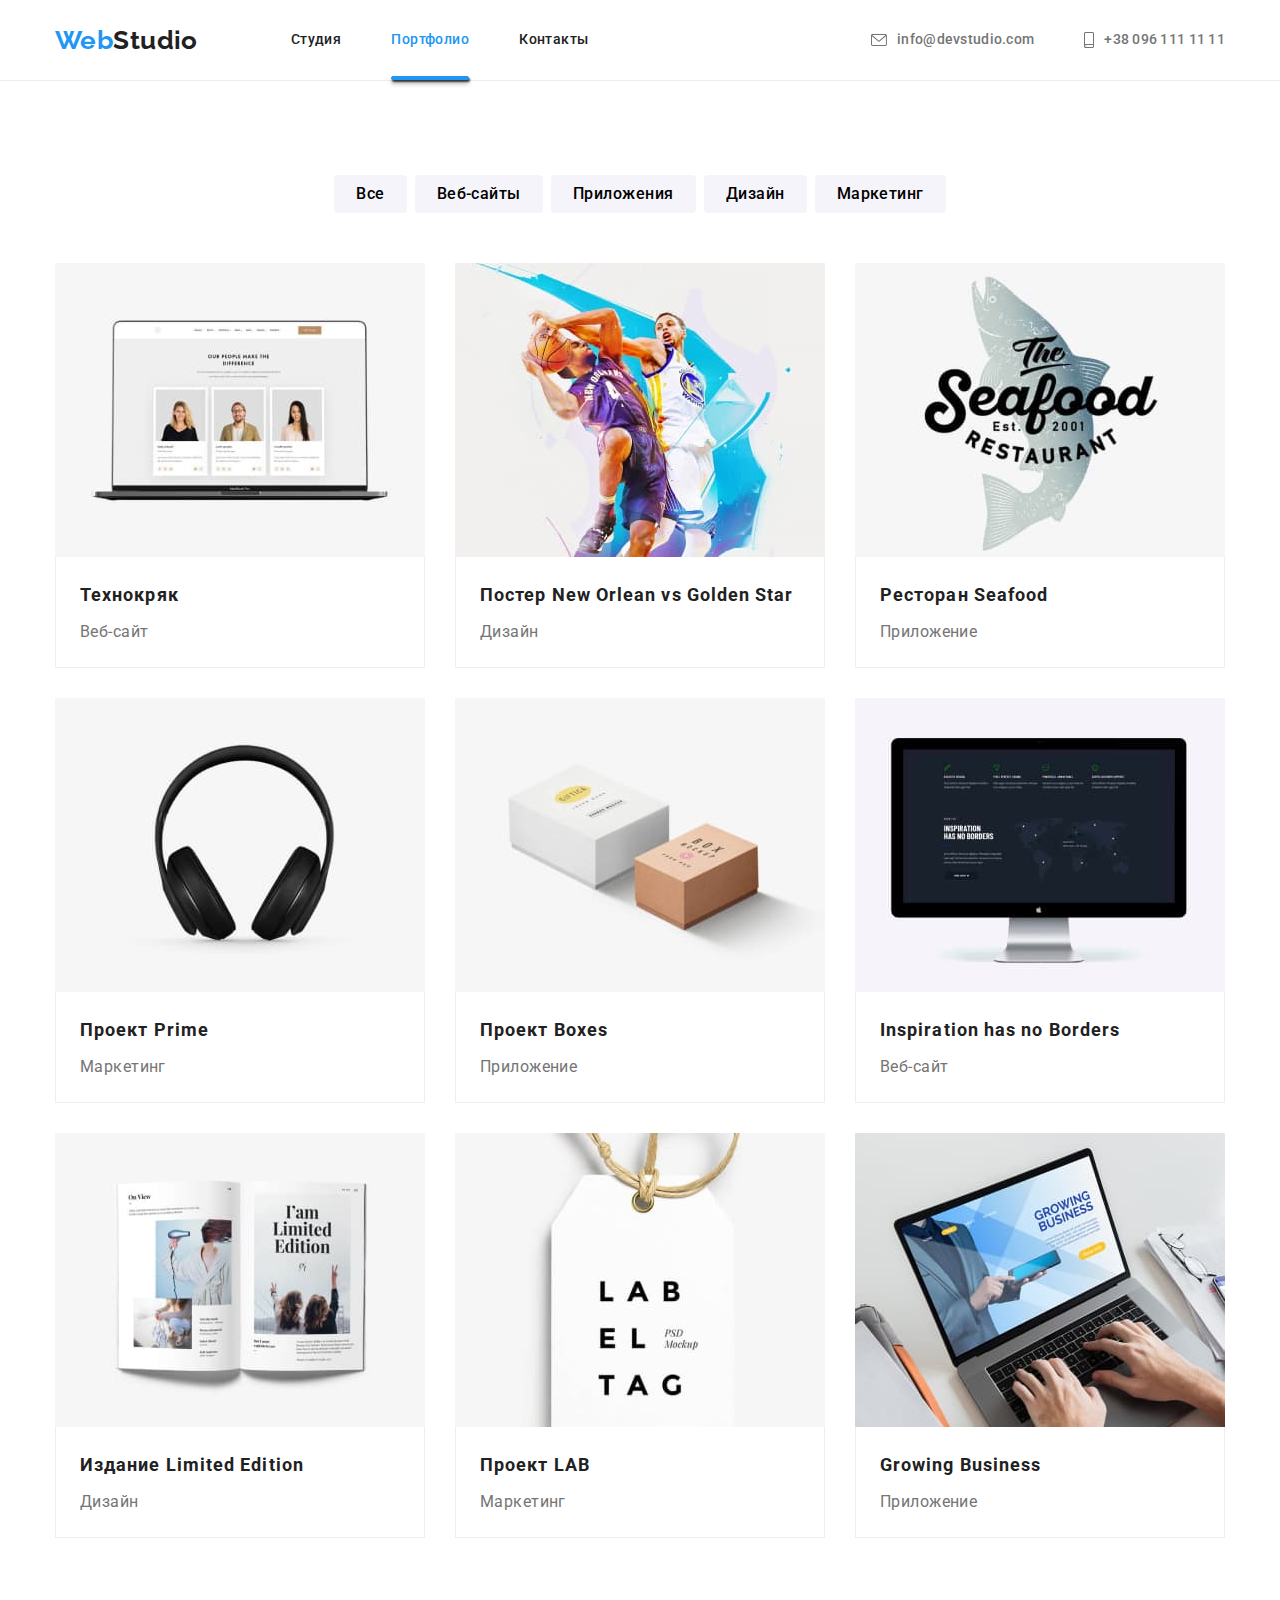
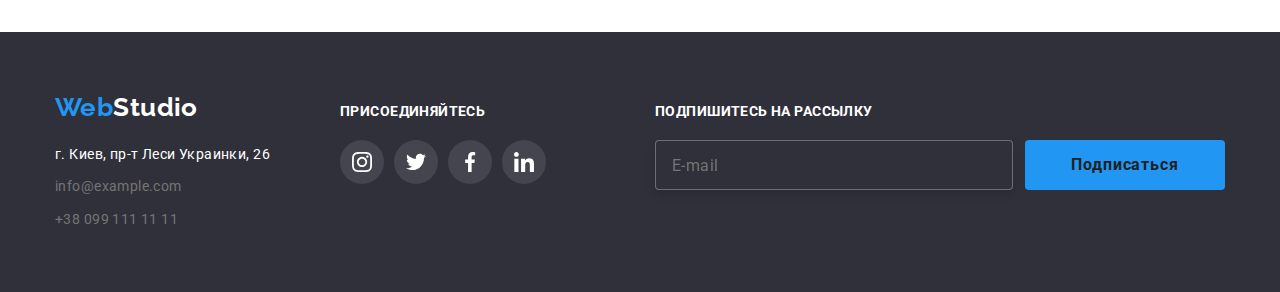
==== portfolio.html @ f46cb87e "Fill modal form, add sign-send form, add svg" ====
<!DOCTYPE html>
<html lang="ru">

<head>
    <meta charset="UTF-8">
    <meta http-equiv="X-UA-Compatible" content="IE=edge">
    <meta name="viewport" content="width=device-width, initial-scale=1.0">
    <title>WebStudio</title>
    <link rel="preconnect" href="https://fonts.googleapis.com">
    <link rel="preconnect" href="https://fonts.gstatic.com" crossorigin>
    <link rel="stylesheet" href="https://cdnjs.cloudflare.com/ajax/libs/modern-normalize/1.1.0/modern-normalize.min.css">
    <link href="https://fonts.googleapis.com/css2?family=Raleway:wght@700&family=Roboto:wght@400;500;700;900&display=swap"
        rel="stylesheet">
    <link rel="stylesheet" href="css/styles.css">
</head>
<body class="body">
    <!--site_header-->
    <header class="header">
        <div class="container navigation">
            <a class="logo link" href="">Web<span class="logo-accent">Studio</span></a>
        <nav>
            <ul class="site-nav list">
                <li class="item" > <a class="link" href="./index.html">Студия</a></li>
                <li class="item" > <a class="link-current link" href style="color: #2196F3;">Портфолио</a></li>
                <li class="item" > <a class="link" href="">Контакты</a></li>
            </ul>
        </nav>
        <ul class="contact-nav list">
            <li class="item" > <a class="link" href="mailto:info@devstudio.com">
                <svg class="contact-soc-icon" width="16" height="12">
                    <use href="./images/icons.svg#icon-envelope"></use>
                </svg>
                info@devstudio.com
            </a> 
        </li>
            <li class="item" > <a class="link" href="tel:+380961111111">
                <svg class="contact-soc-icon" width="10" height="16">
                    <use href="./images/icons.svg#icon-smartphone"></use>
                </svg>
                +38 096 111 11 11
            </a>
         </li>
        </ul>
        </div>
    </header>
    <main>
        <section class="section-portfolio">
             <div class="container">
            <h1 class="visually-hidden">Content Portfolio page</h1>
            <ul class="button-list list">
                <li class="button-item item" > <button class="button-portfolio" type="button">Все</button></li>
                <li class="button-item item" > <button class="button-portfolio" type="button">Веб-сайты</button></li>
                <li class="button-item item" > <button class="button-portfolio" type="button">Приложения</button></li>
                <li class="button-item item" > <button class="button-portfolio" type="button">Дизайн</button></li>
                <li class="button-item item" > <button class="button-portfolio" type="button">Маркетинг</button></li>
            </ul>
        
            <ul class="project-list list">
                <li class="project-item" >
                <a class="project-link link" href="">
                    <div class="project-top-wrap">
                    <img class="img" src="./images/cards.jpg" alt="our specialists" width="370">
                    <p class="projects-top-text">
                        Ресурс предлагает комплексные предложения с разным уровнем функционала и сервисов. Все это позволит посетителю
                        получить
                        исчерпывающие сведения о компании или частном лице.
                    </p>
                    </div>
                   
                    <div class="project-container">
                    <h2 class="project-title ">Технокряк</h2>
                    <p class="project-text ">Веб-сайт</p>
                    </div>
                </a>
                </li>
                <li class="project-item" >
                    <a class="project-link link" href="">
                    <div class="project-top-wrap">
                    <img class="img" src="./images/basketball.jpg" alt="basketball players" width="370">
                    <p class="projects-top-text">
                        Ресурс предлагает комплексные предложения с разным уровнем функционала и сервисов. Все это позволит посетителю
                        получить
                        исчерпывающие сведения о компании или частном лице.
                    </p>
                    </div>
                    
                    <div class="project-container">
                    <h2 class="project-title ">Постер New Orlean vs Golden Star</h2>
                    <p class="project-text ">Дизайн</p>
                    </div>
                    </a>
                </li> 
                <li class="project-item" >
                    <a class="project-link link" href="">
                    <div class="project-top-wrap">
                    <img class="img" src="./images/fishrestaurant.jpg" alt="logo of seafoodrestaurant" width="370">
                    <p class="projects-top-text">
                        Ресурс предлагает комплексные предложения с разным уровнем функционала и сервисов. Все это позволит посетителю
                        получить
                        исчерпывающие сведения о компании или частном лице.
                    </p>
                    </div>
                    
                    <div class="project-container">
                    <h2 class="project-title ">Ресторан Seafood</h2>
                    <p class="project-text  ">Приложение</p>
                    </div>
                    </a>
                </li>
                <li class="project-item" >
                    <a class="project-link link" href="">
                    <div class="project-top-wrap">
                    <img class="img" src="./images/headphone.jpg" alt="headphone" width="370">
                    <p class="projects-top-text">
                        Ресурс предлагает комплексные предложения с разным уровнем функционала и сервисов. Все это позволит посетителю
                        получить
                        исчерпывающие сведения о компании или частном лице.
                    </p>
                    </div>
                    
                    <div class="project-container">
                    <h2 class="project-title ">Проект Prime</h2>
                    <p  class="project-text ">Маркетинг</p>
                    </div>
                    </a>
                </li>
                <li class="project-item"  >
                    <a class="project-link link" href="">
                    <div class="project-top-wrap">
                    <img class="img" src="./images/boxes.jpg" alt="boxes" width="370">
                    <p class="projects-top-text">
                        Ресурс предлагает комплексные предложения с разным уровнем функционала и сервисов. Все это позволит посетителю
                        получить
                        исчерпывающие сведения о компании или частном лице.
                    </p>
                    </div>
                    
                    <div class="project-container">
                    <h2 class="project-title  ">Проект Boxes</h2>
                    <p class="project-text ">Приложение</p>
                    </div>
                    </a>
                </li>
                <li class="project-item">
                    <a class="project-link link" href="">
                    <div class="project-top-wrap">
                    <img class="img" src="./images/monitor.jpg" alt="monitor" width="370">
                    <p class="projects-top-text">
                        Ресурс предлагает комплексные предложения с разным уровнем функционала и сервисов. Все это позволит посетителю
                        получить
                        исчерпывающие сведения о компании или частном лице.
                    </p>
                    </div>
                    
                    <div class="project-container">
                    <h2 lang="en" class="project-title">Inspiration has no Borders</h2>
                    <p class="project-text ">Веб-сайт</p>
                    </div>
                </a>
                </li>
                <li class="project-item">
                    <a class="project-link link" href="">
                    <div class="project-top-wrap">
                    <img class="img" src="./images/book.jpg" alt="book" width="370">
                    <p class="projects-top-text">
                        Ресурс предлагает комплексные предложения с разным уровнем функционала и сервисов. Все это позволит посетителю
                        получить
                        исчерпывающие сведения о компании или частном лице.
                    </p>
                    </div>
                   
                    <div class="project-container">
                    <h2 class="project-title ">Издание Limited Edition</h2>
                    <p class="project-text ">Дизайн</p>
                    </div>
                    </a>
                </li>
                <li class="project-item" >
                    <a class="project-link link" href="">
                    <div class="project-top-wrap">
                    <img class="img" src="./images/LAB.jpg" alt="label teg" width="370">
                    <p class="projects-top-text">
                        Ресурс предлагает комплексные предложения с разным уровнем функционала и сервисов. Все это позволит посетителю
                        получить
                        исчерпывающие сведения о компании или частном лице.
                    </p>
                    </div>
                    
                    <div class="project-container">
                    <h2 class="project-title ">Проект LAB</h2>
                    <p class="project-text ">Маркетинг</p>
                    </div>
                    </a>
                </li>
                <li class="project-item">
                    <a class="project-link link" href="">
                    <div class="project-top-wrap">
                    <img class="img" src="./images/leptoptyping.jpg" alt="leptop" width="370">
                    <p class="projects-top-text">
                        Ресурс предлагает комплексные предложения с разным уровнем функционала и сервисов. Все это позволит посетителю
                        получить
                        исчерпывающие сведения о компании или частном лице.
                    </p>
                    </div>
                    
                    <div class="project-container">
                    <h2 class="project-title  ">Growing Business</h2>
                    <p class="project-text ">Приложение</p>
                    </div>
                </a>
                </li>
            </ul>
            </div>
        </section>

    </main>
    <!--footer-->
    <footer class="footer">
        <div class="container">
            <div class="footer-connect">
                <div class="footer-address">
        <a class="logo link logo-one" href="">Web<span class="logo-footer">Studio</span></a>
        <address class="address-bottom">
            <ul class="address list">
                <li class="address-item item" > <a class="address-be-found" href="https://goo.gl/maps/zkPrUZPVj4T2EZEg6" target="_blank" rel="noreferrer noopener">
                        г. Киев, пр-т Леси Украинки, 26
                    </a></li>
                <li class="address-item item" > <a class="address-contact" href="mailto:info@example.com">info@example.com</a></li>
                <li class="address-item item" > <a class="address-contact" href="tel:+380991111111">+38 099 111 11 11</a></li>
            </ul>
        </address>
        </div>
        <section class="connect">
            <div class="connect-soc">
        
                <h2 class="connect-title">Присоединяйтесь</h2>
                <ul class="connect-list list">
                    <li class="connect-item">
                        <a class="connect-link" href="">
                            <svg class="connect-icon" width="20" height="20">
                                <use href="./images/icons.svg#icon-instagram"></use>
                            </svg>
                        </a>
                    </li>
                    <li class="connect-item">
                        <a class="connect-link" href="">
                            <svg class="connect-icon" width="20" height="20">
                                <use href="./images/icons.svg#icon-twitter"></use>
                            </svg>
                        </a>
                    </li>
                    <li class="connect-item">
                        <a class="connect-link" href="">
                            <svg class="connect-icon" width="20" height="20">
                                <use href="./images/icons.svg#icon-facebook"></use>
                            </svg>
                        </a>
                    </li>
                    <li class="connect-item">
                        <a class="connect-link" href="">
                            <svg class="connect-icon" width="20" height="20">
                                <use href="./images/icons.svg#icon-linkedin"></use>
                            </svg>
                        </a>
                    </li>
                </ul>
            </div>
        </section>
        <div class="sign-up">
            <b class="sign-title">Подпишитесь на рассылку</b>
            <form class="sign-up-form" action="">
                <input class="sign-up-input" type="mail" placeholder="E-mail">
                <bottom class="sign-up-btn button" type="submit">Подписаться
                    <span class="sign-up-icon"></span>
                </bottom>
            </form>
        </div>
        </div>
        
        </div>
    </footer>
</body>
</html>
---- css/styles.css ----
:root {
    --primary-text-color: #757575;
    --title-text-color: #212121;
    --accent-color: #2196F3;
    --primary-white-color: #FFFFFF;
    --secondary-white-color: color: rgba(255, 255, 255, 0.6);
    --medium-bg-color: #E5E5E5;
    --end-bg-color: #F5F4FA;
    --footer-bg-color: #2F303A;
    --header-border-color: #ECECEC;
    --portfolio-border-color: #EEEEEE;
    --hero-bg-color: #C4C4C4;
    --klients-color: #AFB1B8;
    --btn-bg-hover-color: ;
    --bg-color-icon: rgba(255, 255, 255, .1);
    --bg-overlay-color: rgba(33, 150, 243, 0.9);
    
}


body {
    color: var(--primary-text-color);
    background-color: var(--primary-white-color);
    font-family:'Roboto', sans-serif;
    font-size: 14px;
    letter-spacing: 0.03em; 
}

h1,
h2,
h3,
h4,
h5,
h6,
p{
    margin: 0;
}

img {
    display: block;
    max-width: 100%;
    height: auto;
}
address {
    font-style: normal;}

.container {
    width: 1200px;
    padding-left: 15px;
    padding-right: 15px;
    margin-left: auto;
    margin-right: auto;
}

.list {
    list-style: none;
    padding-left: 0;
    margin: 0;
}
.link {
    text-decoration: none;
  
}
.item {
    list-style-type: none;
  }  /* Убираем маркеры */

/*,
*::before,
*::after {
    margin: 0;
    padding: 0;
    box-sizing: border-box;
}*/

.header {
    border-bottom: 1px solid var(--header-border-color);
}

/* Logo */
.logo {
    color: var(--accent-color);
    font-family: 'Raleway', sans-serif;
    font-weight: 700;
    font-size: 26px;
    line-height: 1.17;
    text-decoration: none;
    margin-right: 93px;
}
.logo-accent {
    color: var(--title-text-color);
}
   

.logo-footer {
    color: var(--primary-white-color);
    
}
.logo-one{
    margin-right: 0;
    
}

/* Navigation */
.navigation{
    display: flex;
    align-items:center;
}
.site-nav {
    display: flex;
}

.site-nav .item:not(:last-child) {
    margin-right: 50px;
}
   
.site-nav .link {
    display: block;
    padding-top: 32px;
    padding-bottom: 32px;
    color: var(--title-text-color);
    font-weight: 500;
    font-size: 14px;
    line-height: 1.14;
    letter-spacing: 0.03em;
    text-decoration: none;
    transition-property: color;
    transition-duration: 250ms;
    transition-timing-function: cubic-bezier(0.4, 0, 0.2, 1);
}

.site-nav .link:hover,
.site-nav .link:focus {
    color: var(--accent-color);
}
.site-nav .link-current {
    color: var(--accent-color);
    position: relative;
}

.site-nav .link-current:after {
    position: absolute;
    bottom: 0;
    left: 0;
    content: "";
    display: inline-block;
    width: 100%;
    height: 4px;

    background: var(--accent-color);
    border: 1px solid var(--accent-color);
    box-shadow: 0px 4px 4px rgba(0, 0, 0, 0.25), 1px 2px 2px rgba(0, 0, 0, 0.75);
    border-radius: 2px;

}

/* Contact */
.contact-nav{
    display: flex;
    margin-left: auto;
    align-items: center;

}

.contact-nav .link {
    display: flex;
    align-items: center;
    padding-top: 32px;
    padding-bottom: 32px;
    color: var(--primary-text-color);
    font-weight: 500;
    font-size: 14px;
    line-height: 1.14;
    letter-spacing: 0.02em;
    transition-property: color;
    transition-duration: 250ms;
    transition-timing-function: cubic-bezier(0.4, 0, 0.2, 1);
  }
  

.contact-nav .item+.item {
    margin-left: 50px;
}

.contact-nav .link:hover,
.contact-nav .link:focus {
    color: var(--accent-color);
}
   
.contact-nav .link:hover .contact-soc-icon,
.contact-nav .link:focus .contact-soc-icon{
    fill:var(--accent-color) ;
}
    
.contact-soc-icon{
    margin-right: 10px;
    fill: currentColor;
  }
    
 

/* Visually-hidden */
.visually-hidden {
    position: absolute;
    width: 1px;
    height: 1px;
    margin: -1px;
    border: 0;
    padding: 0;

    white-space: nowrap;
    clip-path: inset(100%);
    clip: rect(0 0 0 0);
    overflow: hidden;
}

/* Hero title */
.hero {
    max-width: 1600px;
    height: 600px;
    margin: 0 auto;
    padding-top: 200px;
    padding-bottom: 200px;
    background-color: var(--footer-bg-color);
    background-image:linear-gradient(rgba(47, 48, 58, 0.4),
        rgba(47, 48, 58, 0.4)), url(../images/Img-hero.jpg);
    background-repeat: no-repeat;
    background-position: center;
    background-size: cover;
    text-align: center;
}

.hero-title {
    margin-bottom: 30px;
    color: var(--primary-white-color);
    font-weight: 900;
    font-size: 44px;
    line-height: 1.36;
    letter-spacing: 0.06em;
    text-transform: uppercase;
}

/* Background color section */
.team {
    background-color: var(--end-bg-color);
}

.footer {
    background-color: var(--footer-bg-color);
}

/* Section */
.team-title, .job-title, .klients-title {
    margin-bottom: 50px;
    color: var(--title-text-color);
    font-weight: 700;
    font-size: 36px;
    line-height: 1.17;
    text-align: center;
    letter-spacing: 0.03em;
}

/* Singularity */
.section-singularity{
    padding-top: 94px;
    padding-bottom: 94px;
}
.singularity-list {
    display: flex;
}

.singularity-item {
    width: 270px;
}

.singularity-item:not(:last-child) {
    margin-right: 30px;
}

.singularity-icon{
    display: flex;
    align-items: center;
    justify-content: center;
    width: 270px;
    height: 120px;
    margin-bottom: 30px;
    background-color: var(--end-bg-color);
}

.singularity-title {
    margin-bottom: 10px;
    color: var(--title-text-color);
    font-weight: 700;
    font-size: 14px;
    line-height: 1.14;
    text-transform: uppercase;
}
.singularity-text{
    font-family: 'Roboto';
    font-style: normal;
    font-weight: 400;
    font-size: 14px;
    line-height: 1.71;
    letter-spacing: 0.03em;
}
/* What are we doing */

.section-job {
    padding-bottom: 94px;
}

.job-list { 
    display: flex;
}

.job-item:not(:last-child) {
    margin-right: 30px;
}
.job-item{
    position: relative;
}
.job-item-text{
    position: absolute;
    bottom: 0;
    left: 0;
    display: flex;
    width: 100%;
    height: 70px;
    align-items: center;
    justify-content: center;
    background: rgba(47, 48, 58, 0.8);
    font-weight: 700;
    line-height: 1.14;
    text-align: center;
    text-transform: uppercase;
    color: var(--primary-white-color);
}


/* Team section */
.section-team {
    padding-top: 94px;
    padding-bottom: 94px;
    background-color: var(--end-bg-color);
}

.team{
    display:flex;
}

.team-item:not(:last-child) {
    margin-right: 30px;
}


.team-item {
    background-color: var(--primary-white-color);
    box-shadow: 0px 1px 3px rgba(0, 0, 0, 0.12), 0px 1px 1px rgba(0, 0, 0, 0.14), 0px 2px 1px rgba(0, 0, 0, 0.2);
    border-radius: 0px 0px 4px 4px;
    width: 270px;
    height: 428px;
}
 
.team-list{
    padding-top: 30px;
    padding-bottom: 30px;
}

.team-member {
    margin-bottom: 10px;
    color: var(--title-text-color);
    font-style: normal;
    font-weight: 500;
    font-size: 16px;
    line-height: 1.19;
    text-align: center;
 }

.team-position {
    font-size: 16px;
    line-height: 1.19;
    text-align: center; 
    margin-bottom: 16px;
    
}
.team-soc-list{
    display:flex;
    justify-content:center;

}
.team-soc-item{
    margin-right: 10px;
    margin-bottom: 30px;
   
}
.team-soc-item:last-child {
 margin: 0px;

}
.team-soc-icon{
    fill: var(--klients-color);
   
}

.team-soc-link{
    width: 44px;
    height: 44px;
    border-radius: 50%;
    display:flex;
    color: var(--klients-color);
    align-items: center;
    justify-content: center;
    /*background-color: var(--primary-white-color);*/
    transition: color 250ms cubic-bezier(0.4, 0, 0.2, 1), background-color 250ms cubic-bezier(0.4, 0, 0.2, 1), 
    box-shadow 250ms cubic-bezier(0.4, 0, 0.2, 1);
  } 


.team-soc-link:hover, 
.team-soc-link:focus{
    background-color: var(--accent-color); 
    box-shadow: 0px 1px 3px rgba(0, 0, 0, 0.12), 0px 1px 1px rgba(0, 0, 0, 0.14), 0px 2px 1px rgba(0, 0, 0, 0.2);
    color: var(--primary-white-color);
  
}

.team-soc-link:hover .team-soc-icon,
.team-soc-link:focus .team-soc-icon{
    fill: #FFFFFF;
}
/*Klients*/
.klients {
    padding-top: 94px;
    padding-bottom: 94px;
}

.klients-list {
    display: flex;

}

/*.klients-base {
    display: flex;
    justify-content: center;
}*/

.klient-link {
    display: flex;
    width: 170px;
    height: 92px;
    justify-content: center;
    align-items: center;
    /*color: var(--klients-color);*/
    box-sizing: inherit;
    border: 1px solid var(--klients-color);
    border-radius: 4px;
    fill: var(--klients-color);
    transition: fill 250ms cubic-bezier(0.4, 0, 0.2, 1), border-color 250ms cubic-bezier(0.4, 0, 0.2, 1);
}

.klients-item:not(:last-child) {
    margin-right: 30px;
}

.klient-link:hover,
.klient-link:focus {
    border-color: var(--accent-color);
    fill: var(--accent-color);
}


/* Footer */
.footer {
    padding-top: 60px;
    padding-bottom: 60px;
}
.address-bottom {
    margin-top: 20px;
}


.address-item:not(:last-child) {
    margin-bottom: 9px;
}

.address-be-found {
    color: var(--primary-white-color);
    text-decoration: none;
    line-height: 1.71;
    transition: color 250ms cubic-bezier(0.4, 0, 0.2, 1);
}

.address-contact {
    color: var(--secondary-white-color);
    text-decoration: none;
    line-height: 1.71;
    transition: color 250ms cubic-bezier(0.4, 0, 0.2, 1);
}

.address-contact:hover,
.address-contact:focus,
.address-be-found:hover,
.address-be-found:focus {
    color: var(--accent-color);
}
.footer-address {
    margin-right: 70px;
  }

.footer-connect {
    display: flex;
    align-items: baseline;

}
.connect{
    padding-top: 0;
}

.connect-list {
    display: flex;
    width: 206px;

}


.connect-title  {
    font-size: 14px;
    line-height: 1.14;
    letter-spacing: 0.03em;
    text-transform: uppercase;
    color: var(--primary-white-color);
    margin-bottom: 20px;
  }

.connect-link {
    display: flex;
    align-items: center;
    justify-content: center;
    width: 44px;
    height: 44px;
    border-radius: 50%;
    background-color: rgba(255, 255, 255, 0.1);
    transition: background-color 250ms cubic-bezier(0.4, 0, 0.2, 1), box-shadow 250ms cubic-bezier(0.4, 0, 0.2, 1);
}


.connect-item:not(:last-child) {
    margin-right: 10px;
}

.connect-link:hover,
.connect-link:focus {
    background-color: var(--accent-color);
    box-shadow: 0px 1px 3px rgba(0, 0, 0, 0.12), 0px 1px 1px rgba(0, 0, 0, 0.14), 0px 2px 1px rgba(0, 0, 0, 0.2);
}

.connect-icon {
    fill: var(--primary-white-color);
    
}

.connect-icon:hover {
    fill: var(--primary-white-color);

}
.sign-up{
    margin-left: auto;
}
.sign-title{
    font-size: 14px;
    line-height: 1.14;
    letter-spacing: 0.03em;
    text-transform: uppercase;
    color: var(--primary-white-color);
    margin-bottom: 20px;
}
.sign-up-form {
    display: flex;
    margin-top: 20px;
}
.sign-up-input {
    width: 358px;
    height: 50px;
    background: #2F303A;
    border: 1px solid rgba(255, 255, 255, 0.3);
    filter: drop-shadow(0px 4px 4px rgba(0, 0, 0, 0.15));
    border-radius: 4px;
    padding-top: 15px;
    padding-left: 16px;
    padding-bottom: 15px;
    font-weight: 400;
    font-size: 16px;
    line-height: 1.25;
    align-items: center;
    letter-spacing: 0.03em;
    color: rgba(255, 255, 255, 0.6);
    margin-right: 12px;

}
.sign-up-btn {
    position: relative;
    display: flex;
    align-items: center;
    text-align: center;
    width: 200px;
    height: 50px;
    color: var(--primary-white-color);
    background-color: var(--accent-color);
    transition: border-color 250ms cubic-bezier(0.4, 0, 0.2, 1);

}
.sign-up-btn:hover,
.sign-up-btn:focus {
    box-shadow: inset 0 4px 4px rgba(0, 0, 0, 0.15);
}
.sign-up-icon {
    position: absolute;
    top: 13px;
    right: 28px;
    display: inline-block;
    width: 24px;
    height: 24px;
    background-image: url(../images/icon-send.svg);
    background-repeat: no-repeat;
    background-size: contain;
}


/* Button  */

.button {
    display: inline-block;
    padding-top: 10px;
    padding-right: 32px;
    padding-bottom: 10px;
    padding-left: 32px;
    border: none;
    border-radius: 4px;
    color: var(--title-text-color);
    
    font-family: inherit;
    font-weight: 700;
    font-size: 16px;
    line-height: 1.88;
    align-items: center;
    text-align: center;
    letter-spacing: 0.06em;
    cursor: pointer;
    }

.button.primary {
    color: var(--primary-white-color);
    background-color: var(--accent-color);
    transition: box-shadow 250ms cubic-bezier(0.4, 0, 0.2, 1);

}

.button.secondary {
    color: var(--accent-color);
    background-color: var(--primary-white-color);

}



/* Portfolio page */
.project-list {
    display: flex;
    flex-wrap: wrap;
    margin-top: 50px;
    /*margin-left: -30px;
    margin-bottom: -30px;*/
}
.section-portfolio {
    padding-top: 94px;
    padding-bottom: 94px;
}

.button-list {
    display: flex;
    justify-content: center;

}

.button-portfolio {
    padding: 6px 22px;
    background-color: var(--end-bg-color);
    font-family: inherit;
    font-weight: 500;
    font-size: 16px;
    line-height: 1.62;
    letter-spacing: 0.03em;
    background-color: var(--end-bg-color);
    border: none;
    border-radius: 4px;
    cursor: pointer;
    transition: color 250ms cubic-bezier(0.4, 0, 0.2, 1), background-color 250ms cubic-bezier(0.4, 0, 0.2, 1), box-shadow 250ms cubic-bezier(0.4, 0, 0.2, 1);
    
}

.button-portfolio:hover,
.button-portfolio:focus {
    color: var(--primary-white-color);
    background-color: var(--accent-color);
    box-shadow: 0px 3px 1px rgba(0, 0, 0, 0.1), 0px 1px 2px rgba(0, 0, 0, 0.08), 0px 2px 2px rgba(0, 0, 0, 0.12);
}

.button-list .item:not(:last-child) {
    margin-right: 8px;
}

/*.button-item:hover,
.button-item:focus {
    color: var(--primary-white-color);
    background-color: var(--accent-color);
}*/
.project-container {
    padding: 20px 24px;
    border: 1px solid var(--portfolio-border-color);
    border-top: none;
    
}

.project-link{
    display: block;
    box-shadow: none;
    transition-property: box-shadow;
    transition-duration: 250ms;
    transition-timing-function: cubic-bezier(0.4, 0, 0.2, 1);

}

.project-link:hover,
.project-link:focus {
    box-shadow: 0px 1px 1px rgba(0, 0, 0, 0.12), 0px 4px 4px rgba(0, 0, 0, 0.06), 1px 4px 6px rgba(0, 0, 0, 0.16);
}


.project-item {
    width: 370px;
    margin-bottom: 30px;
    margin-right: 30px;
}


.project-item:nth-child(3n) {margin-right: 0;
}

.project-item:nth-last-child(-n+3) {margin-bottom: 0;
}

.project-title {
    color: var(--title-text-color);
    font-weight: 700;
    font-size: 18px;
    line-height: 2;
    letter-spacing: 0.06em;
    margin-bottom: 4px;
}

.project-text {
    font-weight: 400;
    font-size: 16px;
    line-height: 1.88;
    color: var(--primary-text-color);
}


/*Portfolio slide baner*/
.project-top-wrap {
    position: relative;
    overflow: hidden;
}

.projects-top-text {
    position: absolute;
    top: 0;
    color: var(--primary-white-color);
    background-color: rgba(33, 150, 243, 0.9);
    font-style: normal;
    font-weight: 400;
    font-size: 18px;
    line-height: 1.55;
    letter-spacing: 0.03em;
    height: 100%;
    padding-left: 24px;
    padding-right: 24px;
    padding-top: 63px;
    padding-bottom: 63px;
    transform: translateY(100%);
    transition: transform 250ms linear;
}

.project-link:hover .projects-top-text,
.project-link:focus .projects-top-text {
    transform: translateY(0);
}
/*backdrop*/
.backdrop{
    width: 100%;
    height: 100%;
    background-color: rgba(0, 0, 0, 0.2);
    position: fixed;
    top: 0;
    transition: opacity 1500ms, visibility 1500ms;

}
.backdrop.is-hidden .modal{
    transform: translate(-50%, -50%) scale(0);
}

.modal{
    width: 528px;
    min-height: 581px;
    background-color: var(--primary-white-color);
    border-radius: 4px;
    box-shadow: 0px 1px 3px rgba(0, 0, 0, 0.12), 0px 1px 1px rgba(0, 0, 0, 0.14), 0px 2px 1px rgba(0, 0, 0, 0.2);
    position: absolute;
    left: 50%;
    top: 50%;
    transform: translate(-50%, -50%) scale(1);
    transition: tranform 1500ms; 

}
.modal-close-btn{
    position: absolute;
    display: inline-block;
    top: 8px;
    right: 8px;
    width: 30px;
    height: 30px;
    border: 1px solid rgba(0, 0, 0, 0.1);
    border-radius: 50%;
    cursor: pointer;
    background-color: transparent;
    display: flex;
    align-items: center;
}
.modal-close-btn:hover,
.modal-close-btn:focus
{
    fill: var(--accent-color);
}
.is-hidden{
    visibility: hidden;
    opacity: 0;
    pointer-events: none;
}

.no-scroll{
    overflow: hidden;
}
.modal-title{
    font-weight: 700;
    font-size: 20px;
    line-height: 1.17;
    margin-bottom: 12px;
    margin-top: 40px;
    margin-right: 41px;
    margin-left: 39px;
    color: rgba(33, 33, 33, 1);
}
.modal-field {
    margin-bottom: 10px;
    margin-left: 41px;

}
.input-wrap {
    position: relative;
}
.modal-icon {
    position: absolute;
    left: 12px;
    top: 50%;
    transform: translateY(-50%);
}
.modal-input{
    box-sizing: border-box;
    width: 448px;
    height: 40px;
    border: 1px solid rgba(33, 33, 33, 0.2);
    border-radius: 4px;
    outline: none;
}
.modal-input:focus {
    border-color: var(--accent-color);
}

.modal-input:focus+.modal-icon {
    fill: var(--accent-color);
}
.modal-input::placeholder {
    color: #303030;
    font-size: 12px;
}
   
.modal-label{   
    font-weight: 400;
    font-size: 12px;
    line-height: 1.17;
    letter-spacing: 0.01em;
    color: #757575;
}
.modal-text{
    box-sizing: border-box;
    width: 448px;
    height: 120px;    
    border: 1px solid rgba(33, 33, 33, 0.2);
    border-radius: 4px;
    resize: none;
    padding: 12px 16px;
}
.agree{
    display: inline-block;
    width: 423px;
    height: 24px;
    margin-left: 54px;

}

.checkbox-link {
    text-decoration-line: underline;
    color: var(--accent-color);

}
.check-text{
    font-weight: 400;
    font-size: 14px;
    line-height: 1.71;
    letter-spacing: 0.03em;
    color: #757575;
    display: flex;
    align-items: center;
    position: relative;
  
  
}
.check-text span {
    width: 16px;
    height: 15px;
    border-radius: 3px;
    margin-right: 5px;
    display: flex;
    align-items: center;
    justify-content: center;
   
}

.check-icon {
    fill: transparent;
    border: 1px solid rgba(33, 33, 33, 0.2);;
    
  
}

.modal-check:checked+.check-text span {
    background-color: var(--accent-color);
    border: none;
}
.button-modal-submit{
    display: flex;
    width: 200px;
    height: 50px;
    margin-top: 30px;
    margin-bottom: 40px;
    margin-left: 165px;
    margin-right: 163px;
    align-items: center;
    text-align: center;
    justify-content: center;
    font-weight: 700;
    font-size: 16px;
    line-height: 1.87;
    letter-spacing: 0.06em;
    border: none;
    cursor: pointer;
    color: var(--primary-white-color);
    background-color: var(--accent-color);
   
}
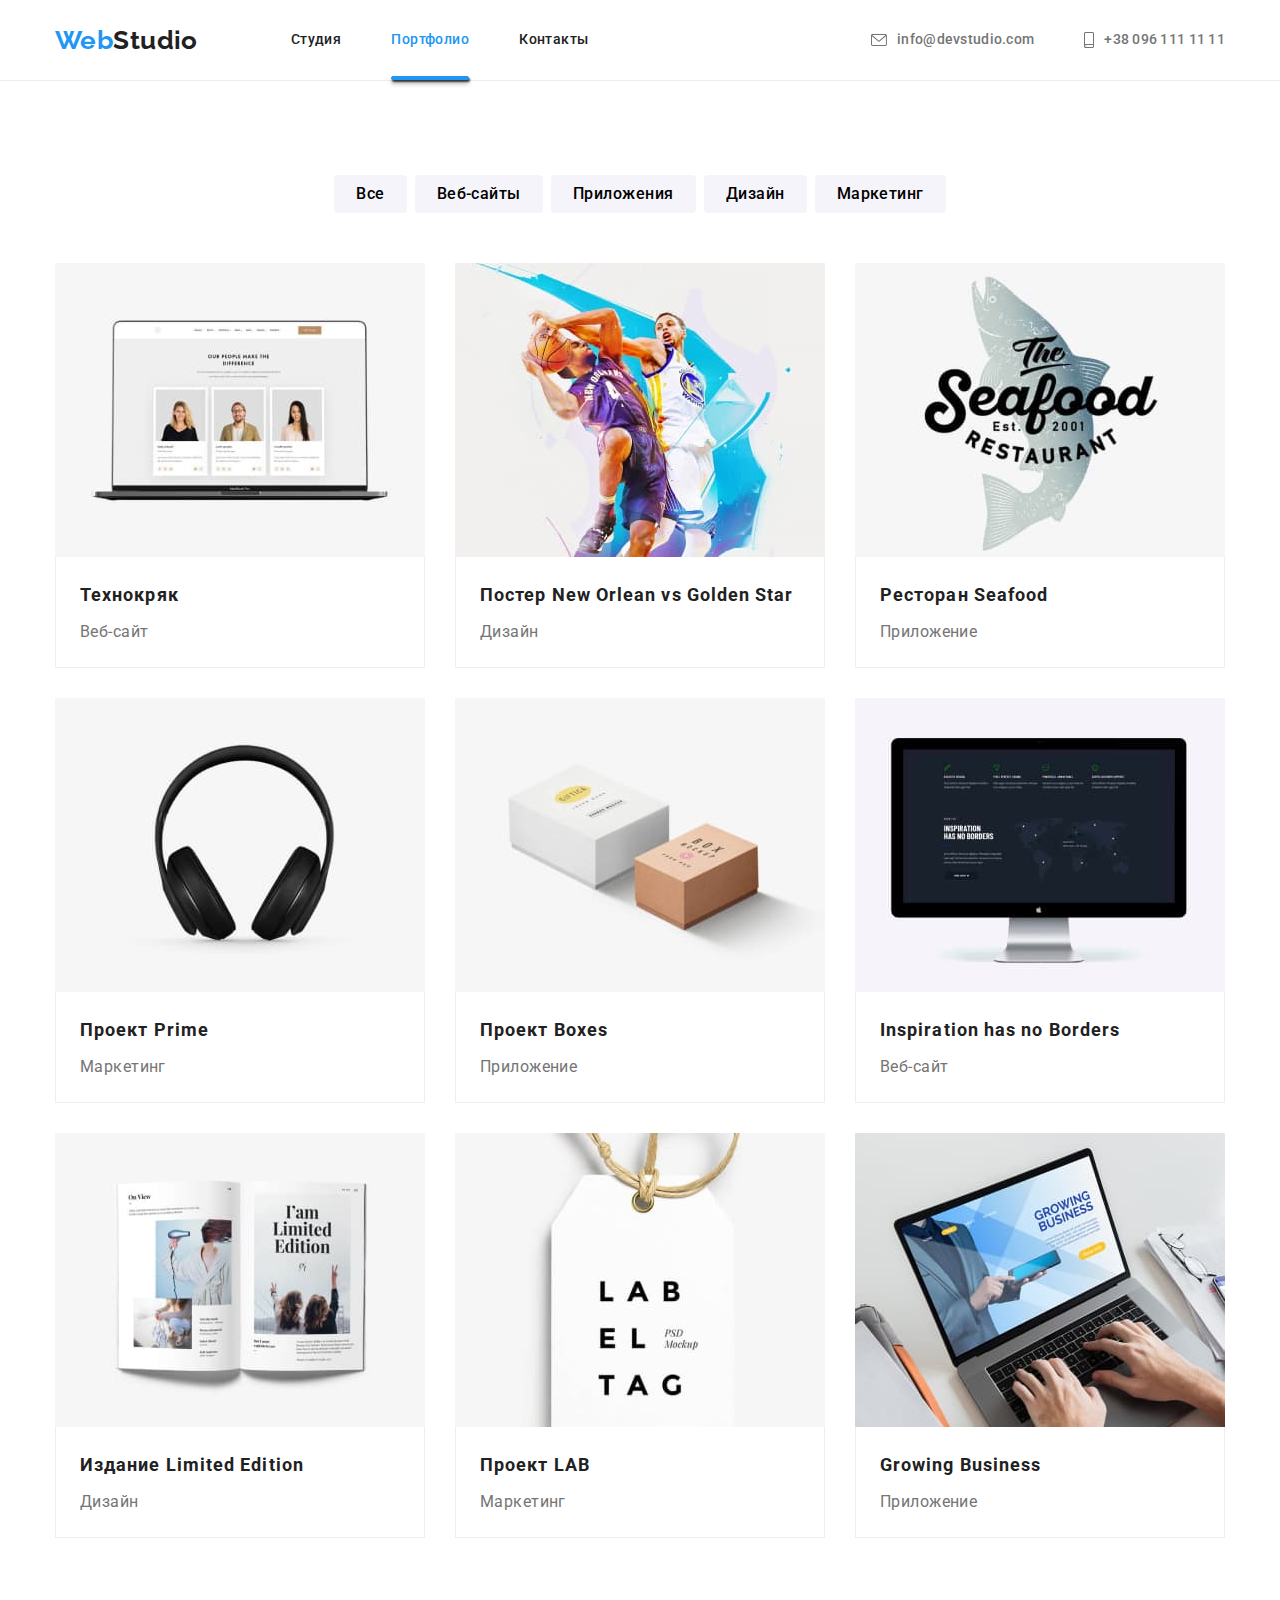
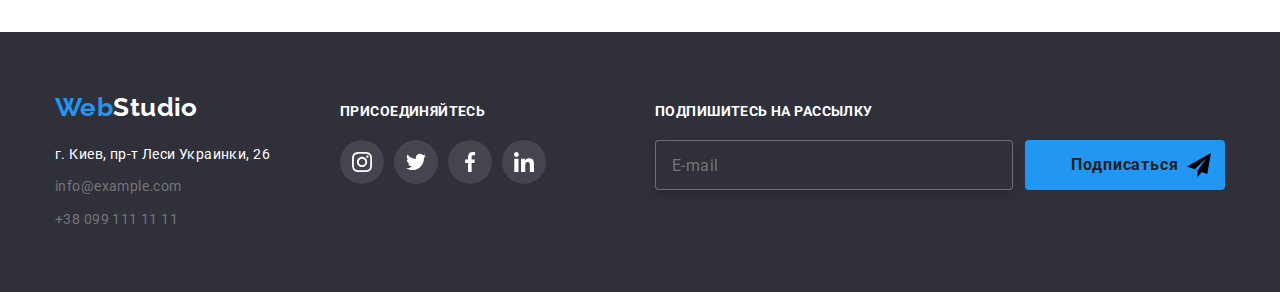
==== commit 77eec9cd: "Add send icon" ====
--- a/portfolio.html
+++ b/portfolio.html
@@ -272,6 +272,11 @@
                 <input class="sign-up-input" type="mail" placeholder="E-mail">
                 <bottom class="sign-up-btn button" type="submit">Подписаться
                     <span class="sign-up-icon"></span>
+                    <a class="sign-up-link" href="">
+                        <svg class="sign-up-icon" width="24" height="24">
+                            <use href="./images/icons.svg#icon-icon-send"></use>
+                        </svg>
+                    </a>
                 </bottom>
             </form>
         </div>
--- a/css/styles.css
+++ b/css/styles.css
@@ -616,13 +616,12 @@
 .sign-up-icon {
     position: absolute;
     top: 13px;
-    right: 28px;
+    right: 14px;
     display: inline-block;
-    width: 24px;
-    height: 24px;
-    background-image: url(../images/icon-send.svg);
     background-repeat: no-repeat;
     background-size: contain;
+    color: var(--primary-white-color);
+
 }
 
 
